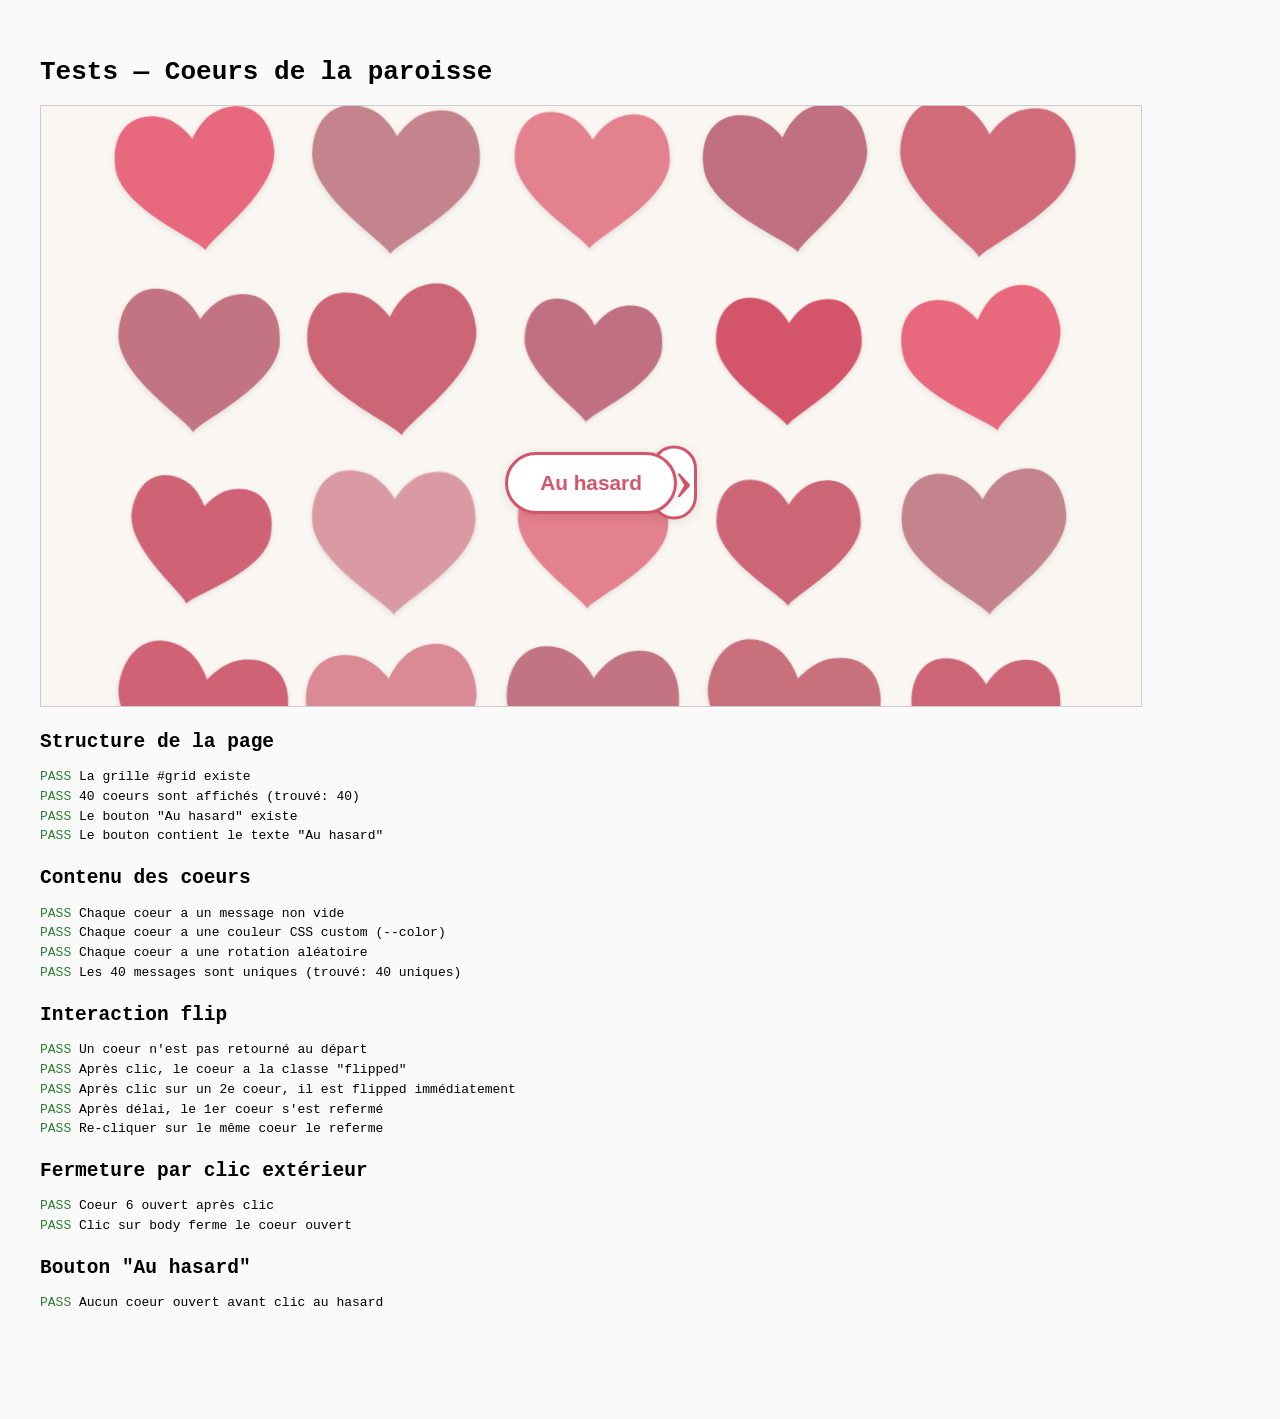
==== tests.html @ f623f2ce "Initial commit: Coeurs de la paroisse Page interactive avec grille de cœurs contenant des messages d" ====
<!DOCTYPE html>
<html lang="fr">
<head>
<meta charset="UTF-8">
<title>Tests — Coeurs de la paroisse</title>
<style>
  body { font-family: monospace; padding: 2rem; background: #fafafa; }
  .pass { color: #2e7d32; }
  .fail { color: #c62828; font-weight: bold; }
  .result { margin: 0.3rem 0; }
  h2 { margin-top: 1.5rem; }
  #summary { margin-top: 2rem; padding: 1rem; border-radius: 8px; font-size: 1.1rem; }
  #summary.all-pass { background: #e8f5e9; color: #2e7d32; }
  #summary.has-fail { background: #ffebee; color: #c62828; }
</style>
</head>
<body>
<h1>Tests — Coeurs de la paroisse</h1>

<iframe id="app" src="index.html" style="width:1100px; height:600px; border:1px solid #ccc; display:block; margin:1rem 0;"></iframe>

<div id="results"></div>
<div id="summary"></div>

<script>
const results = document.getElementById('results');
const summaryEl = document.getElementById('summary');
let passed = 0;
let failed = 0;

function assert(name, condition) {
  const el = document.createElement('div');
  el.className = 'result';
  if (condition) {
    el.innerHTML = `<span class="pass">PASS</span> ${name}`;
    passed++;
  } else {
    el.innerHTML = `<span class="fail">FAIL</span> ${name}`;
    failed++;
  }
  results.appendChild(el);
}

function heading(title) {
  const h = document.createElement('h2');
  h.textContent = title;
  results.appendChild(h);
}

function showSummary() {
  const total = passed + failed;
  summaryEl.textContent = `${passed}/${total} tests passed` + (failed > 0 ? ` — ${failed} failed` : '');
  summaryEl.className = failed > 0 ? 'has-fail' : 'all-pass';
}

const iframe = document.getElementById('app');

iframe.addEventListener('load', () => {
  const doc = iframe.contentDocument;
  const win = iframe.contentWindow;

  // ── Structure ──
  heading('Structure de la page');

  const grid = doc.getElementById('grid');
  assert('La grille #grid existe', !!grid);

  const cards = doc.querySelectorAll('.heart-card');
  assert(`40 coeurs sont affichés (trouvé: ${cards.length})`, cards.length === 40);

  const btn = doc.getElementById('randomBtn');
  assert('Le bouton "Au hasard" existe', !!btn);
  assert('Le bouton contient le texte "Au hasard"', btn && btn.textContent.trim() === 'Au hasard');

  // ── Coeurs ──
  heading('Contenu des coeurs');

  const allHaveText = Array.from(cards).every(card => {
    const text = card.querySelector('.heart-back-text');
    return text && text.textContent.trim().length > 0;
  });
  assert('Chaque coeur a un message non vide', allHaveText);

  const allHaveColor = Array.from(cards).every(card => {
    return card.style.getPropertyValue('--color').length > 0;
  });
  assert('Chaque coeur a une couleur CSS custom (--color)', allHaveColor);

  const allHaveRotation = Array.from(cards).every(card => {
    return card.style.transform.includes('rotate');
  });
  assert('Chaque coeur a une rotation aléatoire', allHaveRotation);

  // ── Messages uniques ──
  const messages = Array.from(cards).map(c => c.querySelector('.heart-back-text').textContent.trim());
  const uniqueMessages = new Set(messages);
  assert(`Les 40 messages sont uniques (trouvé: ${uniqueMessages.size} uniques)`, uniqueMessages.size === 40);

  // ── Flip interaction ──
  heading('Interaction flip');

  const firstCard = cards[0];
  assert('Un coeur n\'est pas retourné au départ', !firstCard.classList.contains('flipped'));

  firstCard.click();
  assert('Après clic, le coeur a la classe "flipped"', firstCard.classList.contains('flipped'));

  const secondCard = cards[1];
  secondCard.click();
  assert('Après clic sur un 2e coeur, il est flipped immédiatement', secondCard.classList.contains('flipped'));

  // La fermeture du 1er coeur est différée (300ms), testons après le délai
  setTimeout(() => {
    assert('Après délai, le 1er coeur s\'est refermé', !firstCard.classList.contains('flipped'));

    secondCard.click();
    assert('Re-cliquer sur le même coeur le referme', !secondCard.classList.contains('flipped'));

    // ── Clic extérieur ferme ──
    heading('Fermeture par clic extérieur');

    cards[5].click();
    assert('Coeur 6 ouvert après clic', cards[5].classList.contains('flipped'));

    doc.body.click();
    assert('Clic sur body ferme le coeur ouvert', !cards[5].classList.contains('flipped'));

    // ── Bouton Au hasard ──
  heading('Bouton "Au hasard"');

  const anyFlippedBefore = Array.from(cards).some(c => c.classList.contains('flipped'));
  assert('Aucun coeur ouvert avant clic au hasard', !anyFlippedBefore);

  btn.click();

  // Le bouton utilise un setTimeout de 850ms, testons après
  setTimeout(() => {
    const flippedAfter = Array.from(cards).filter(c => c.classList.contains('flipped'));
    assert('Après "Au hasard", exactement 1 coeur est ouvert', flippedAfter.length === 1);

    // ── Style du bouton ──
    heading('Style du bouton');

    const btnGroupEl = doc.getElementById('btnGroup');
    const btnGroupStyle = win.getComputedStyle(btnGroupEl);
    assert('Le groupe de boutons a position: sticky', btnGroupStyle.position === 'sticky');

    // ── Bouton extensible ──
    heading('Bouton extensible et zoom');

    const expandBtnEl = doc.getElementById('expandBtn');
    assert('La languette expand existe', !!expandBtnEl);

    const zoomBtnEl = doc.getElementById('zoomBtn');
    assert('Le bouton Zoom existe', !!zoomBtnEl);

    const zoomBtnStyle = win.getComputedStyle(zoomBtnEl);
    assert('Le bouton Zoom est caché par défaut (max-width: 0)', zoomBtnStyle.maxWidth === '0px');

    expandBtnEl.click();
    assert('Après clic expand, btn-group a la classe expanded', btnGroupEl.classList.contains('expanded'));

    // Vérifier que la règle CSS expanded applique max-width > 0
    const expandedRule = Array.from(doc.styleSheets[0].cssRules).find(
      r => r.selectorText === '.btn-group.expanded .zoom-btn'
    );
    assert('La règle CSS expanded définit max-width > 0 pour le bouton zoom',
      expandedRule && parseInt(expandedRule.style.maxWidth) > 0);

    // Attendre la transition CSS pour les tests suivants
    setTimeout(() => {
      expandBtnEl.click();
      assert('Après 2e clic expand, btn-group n\'a plus expanded', !btnGroupEl.classList.contains('expanded'));

      // ── Mode zoom ──
      heading('Mode zoom');

      // Activer le zoom
      expandBtnEl.click(); // ouvrir le menu
      zoomBtnEl.click(); // activer le zoom
      assert('Le bouton Zoom est actif après clic (classe active)', zoomBtnEl.classList.contains('active'));

      // Fermer tout coeur ouvert d'abord
      Array.from(cards).forEach(c => { c.classList.remove('flipped'); c.classList.remove('zoomed'); });
      win.currentOpen = null;

      cards[3].click();
      assert('En mode zoom, le coeur cliqué a la classe zoomed', cards[3].classList.contains('zoomed'));
      assert('En mode zoom, le coeur n\'a PAS la classe flipped', !cards[3].classList.contains('flipped'));

      const zoomedStyle = win.getComputedStyle(cards[3]);
      assert('Le coeur zoomé a un z-index élevé', parseInt(zoomedStyle.zIndex) >= 50);

      cards[3].click();
      assert('Re-clic referme le coeur zoomé', !cards[3].classList.contains('zoomed'));

      // Désactiver le zoom
      zoomBtnEl.click();
      assert('Le bouton Zoom est désactivé après 2e clic', !zoomBtnEl.classList.contains('active'));

      // ── Structure SVG ──
      heading('Coeurs en SVG');

      const allHaveSVG = Array.from(cards).every(card => {
        return card.querySelectorAll('.heart-svg').length >= 2;
      });
      assert('Chaque coeur utilise des SVG (pas de pseudo-éléments)', allHaveSVG);

      const svgPaths = doc.querySelectorAll('.heart-svg path');
      const allPathsHaveFill = Array.from(svgPaths).every(p => p.getAttribute('fill') && p.getAttribute('fill').startsWith('#'));
      assert('Chaque SVG path a une couleur fill', allPathsHaveFill);

      // ── Grille 5 colonnes ──
      heading('Structure CSS de la grille');

      const gridStyle = win.getComputedStyle(grid);
      assert('La grille a un max-width défini', parseInt(gridStyle.maxWidth) > 0);
      assert('La grille est centrée (margin auto)', gridStyle.marginLeft === gridStyle.marginRight);

      const gridCols = gridStyle.gridTemplateColumns.split(' ').length;
      assert(`La grille a 5 colonnes (trouvé: ${gridCols})`, gridCols === 5);

      // ── Résumé ──
      showSummary();
    }, 400);
  }, 1000);
  }, 350);
});
</script>
</body>
</html>
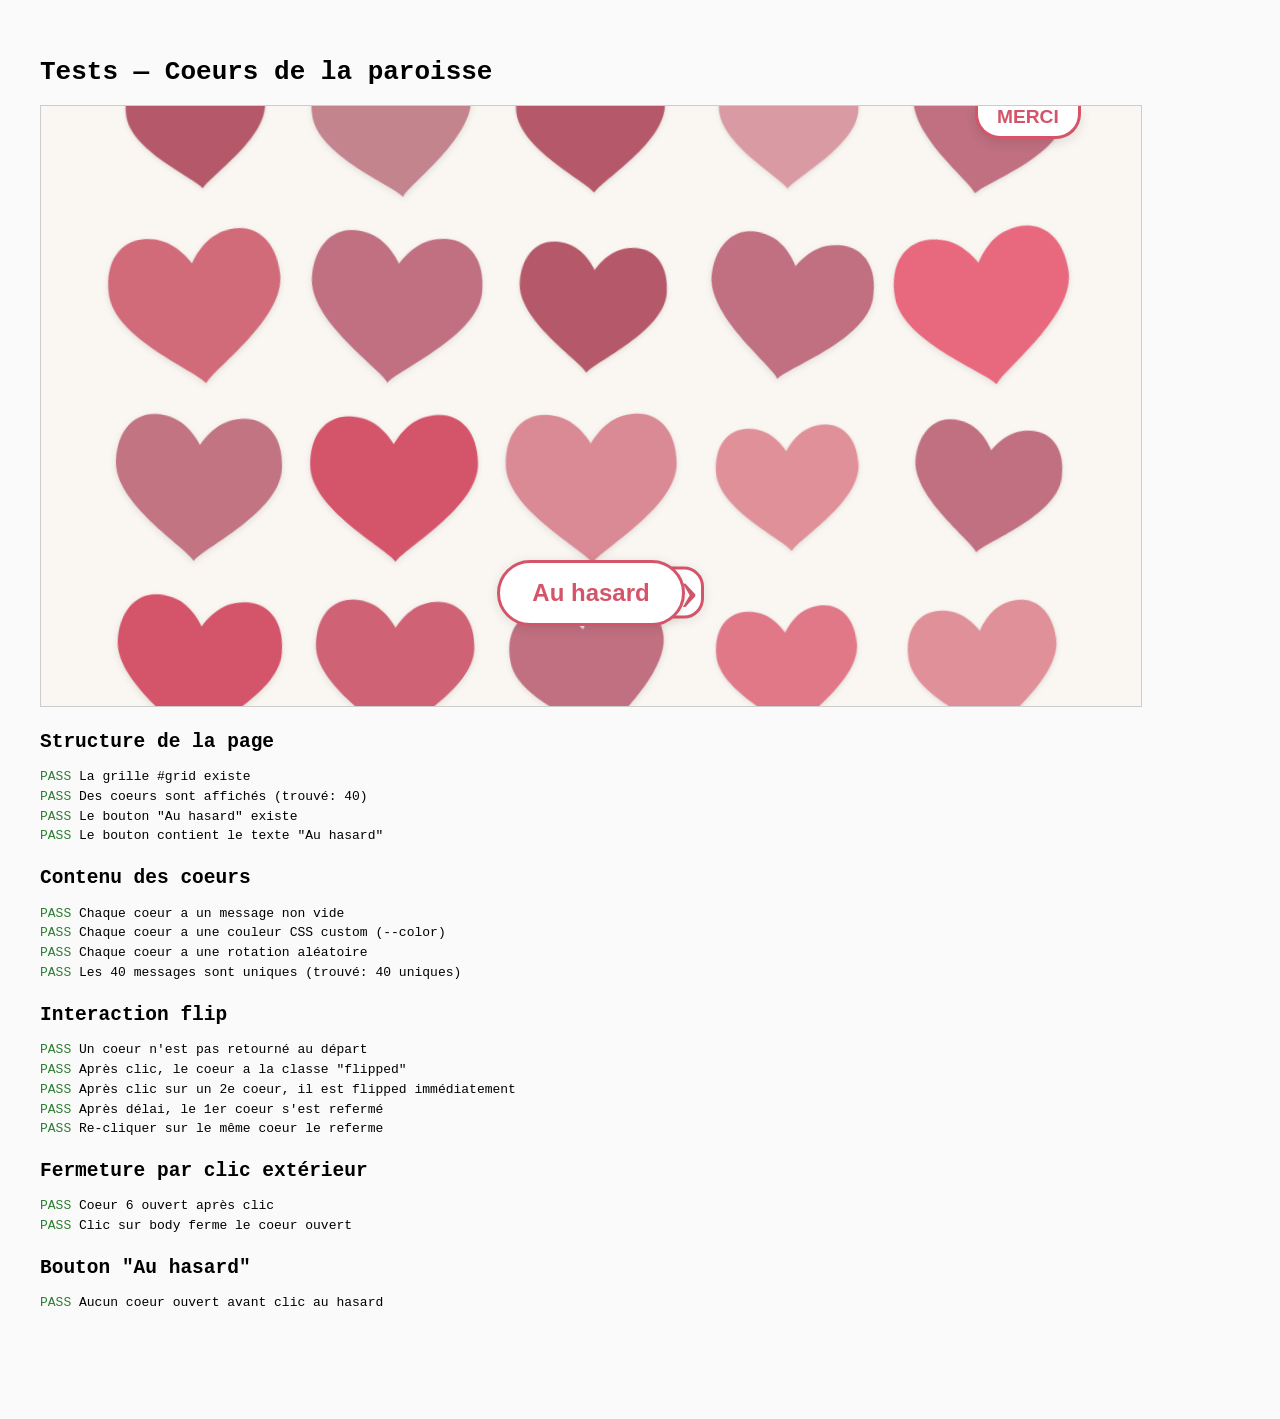
==== commit da323a1f: "Fix tests for async CSV loading and current UI, add README - Wait for cards to render before running" ====
--- a/tests.html
+++ b/tests.html
@@ -55,10 +55,24 @@
 
 const iframe = document.getElementById('app');
 
+// Wait for cards to be rendered (loaded via fetch)
+function waitForCards(doc, callback, timeout = 5000) {
+  const start = Date.now();
+  const check = () => {
+    const cards = doc.querySelectorAll('.heart-card');
+    if (cards.length > 0) return callback();
+    if (Date.now() - start > timeout) return callback();
+    setTimeout(check, 100);
+  };
+  check();
+}
+
 iframe.addEventListener('load', () => {
   const doc = iframe.contentDocument;
   const win = iframe.contentWindow;
 
+  waitForCards(doc, () => {
+
   // ── Structure ──
   heading('Structure de la page');
 
@@ -66,7 +80,7 @@
   assert('La grille #grid existe', !!grid);
 
   const cards = doc.querySelectorAll('.heart-card');
-  assert(`40 coeurs sont affichés (trouvé: ${cards.length})`, cards.length === 40);
+  assert(`Des coeurs sont affichés (trouvé: ${cards.length})`, cards.length > 0);
 
   const btn = doc.getElementById('randomBtn');
   assert('Le bouton "Au hasard" existe', !!btn);
@@ -94,7 +108,7 @@
   // ── Messages uniques ──
   const messages = Array.from(cards).map(c => c.querySelector('.heart-back-text').textContent.trim());
   const uniqueMessages = new Set(messages);
-  assert(`Les 40 messages sont uniques (trouvé: ${uniqueMessages.size} uniques)`, uniqueMessages.size === 40);
+  assert(`Les ${cards.length} messages sont uniques (trouvé: ${uniqueMessages.size} uniques)`, uniqueMessages.size === cards.length);
 
   // ── Flip interaction ──
   heading('Interaction flip');
@@ -145,40 +159,25 @@
     const btnGroupStyle = win.getComputedStyle(btnGroupEl);
     assert('Le groupe de boutons a position: sticky', btnGroupStyle.position === 'sticky');
 
-    // ── Bouton extensible ──
-    heading('Bouton extensible et zoom');
-
-    const expandBtnEl = doc.getElementById('expandBtn');
-    assert('La languette expand existe', !!expandBtnEl);
-
-    const zoomBtnEl = doc.getElementById('zoomBtn');
-    assert('Le bouton Zoom existe', !!zoomBtnEl);
-
-    const zoomBtnStyle = win.getComputedStyle(zoomBtnEl);
-    assert('Le bouton Zoom est caché par défaut (max-width: 0)', zoomBtnStyle.maxWidth === '0px');
-
-    expandBtnEl.click();
-    assert('Après clic expand, btn-group a la classe expanded', btnGroupEl.classList.contains('expanded'));
-
-    // Vérifier que la règle CSS expanded applique max-width > 0
-    const expandedRule = Array.from(doc.styleSheets[0].cssRules).find(
-      r => r.selectorText === '.btn-group.expanded .zoom-btn'
-    );
-    assert('La règle CSS expanded définit max-width > 0 pour le bouton zoom',
-      expandedRule && parseInt(expandedRule.style.maxWidth) > 0);
+    // ── Bouton zoom slide ──
+    heading('Bouton zoom slide');
+
+    const zoomSlideEl = doc.getElementById('zoomSlide');
+    assert('Le zoom-slide existe', !!zoomSlideEl);
+    assert('Le zoom-slide n\'est pas ouvert au départ', !zoomSlideEl.classList.contains('open'));
+
+    zoomSlideEl.click();
+    assert('Après clic, le zoom-slide s\'ouvre (classe open)', zoomSlideEl.classList.contains('open'));
 
     // Attendre la transition CSS pour les tests suivants
     setTimeout(() => {
-      expandBtnEl.click();
-      assert('Après 2e clic expand, btn-group n\'a plus expanded', !btnGroupEl.classList.contains('expanded'));
+      // Clic quand ouvert → active le zoom
+      zoomSlideEl.click();
+      assert('Après 2e clic, le zoom-slide est actif', zoomSlideEl.classList.contains('active'));
+      assert('Après activation, le slide se referme', !zoomSlideEl.classList.contains('open'));
 
       // ── Mode zoom ──
       heading('Mode zoom');
-
-      // Activer le zoom
-      expandBtnEl.click(); // ouvrir le menu
-      zoomBtnEl.click(); // activer le zoom
-      assert('Le bouton Zoom est actif après clic (classe active)', zoomBtnEl.classList.contains('active'));
 
       // Fermer tout coeur ouvert d'abord
       Array.from(cards).forEach(c => { c.classList.remove('flipped'); c.classList.remove('zoomed'); });
@@ -194,9 +193,10 @@
       cards[3].click();
       assert('Re-clic referme le coeur zoomé', !cards[3].classList.contains('zoomed'));
 
-      // Désactiver le zoom
-      zoomBtnEl.click();
-      assert('Le bouton Zoom est désactivé après 2e clic', !zoomBtnEl.classList.contains('active'));
+      // Désactiver le zoom (open then toggle off)
+      zoomSlideEl.click(); // open
+      zoomSlideEl.click(); // toggle off
+      assert('Le zoom-slide est désactivé après toggle off', !zoomSlideEl.classList.contains('active'));
 
       // ── Structure SVG ──
       heading('Coeurs en SVG');
@@ -225,6 +225,7 @@
     }, 400);
   }, 1000);
   }, 350);
+  }); // waitForCards
 });
 </script>
 </body>
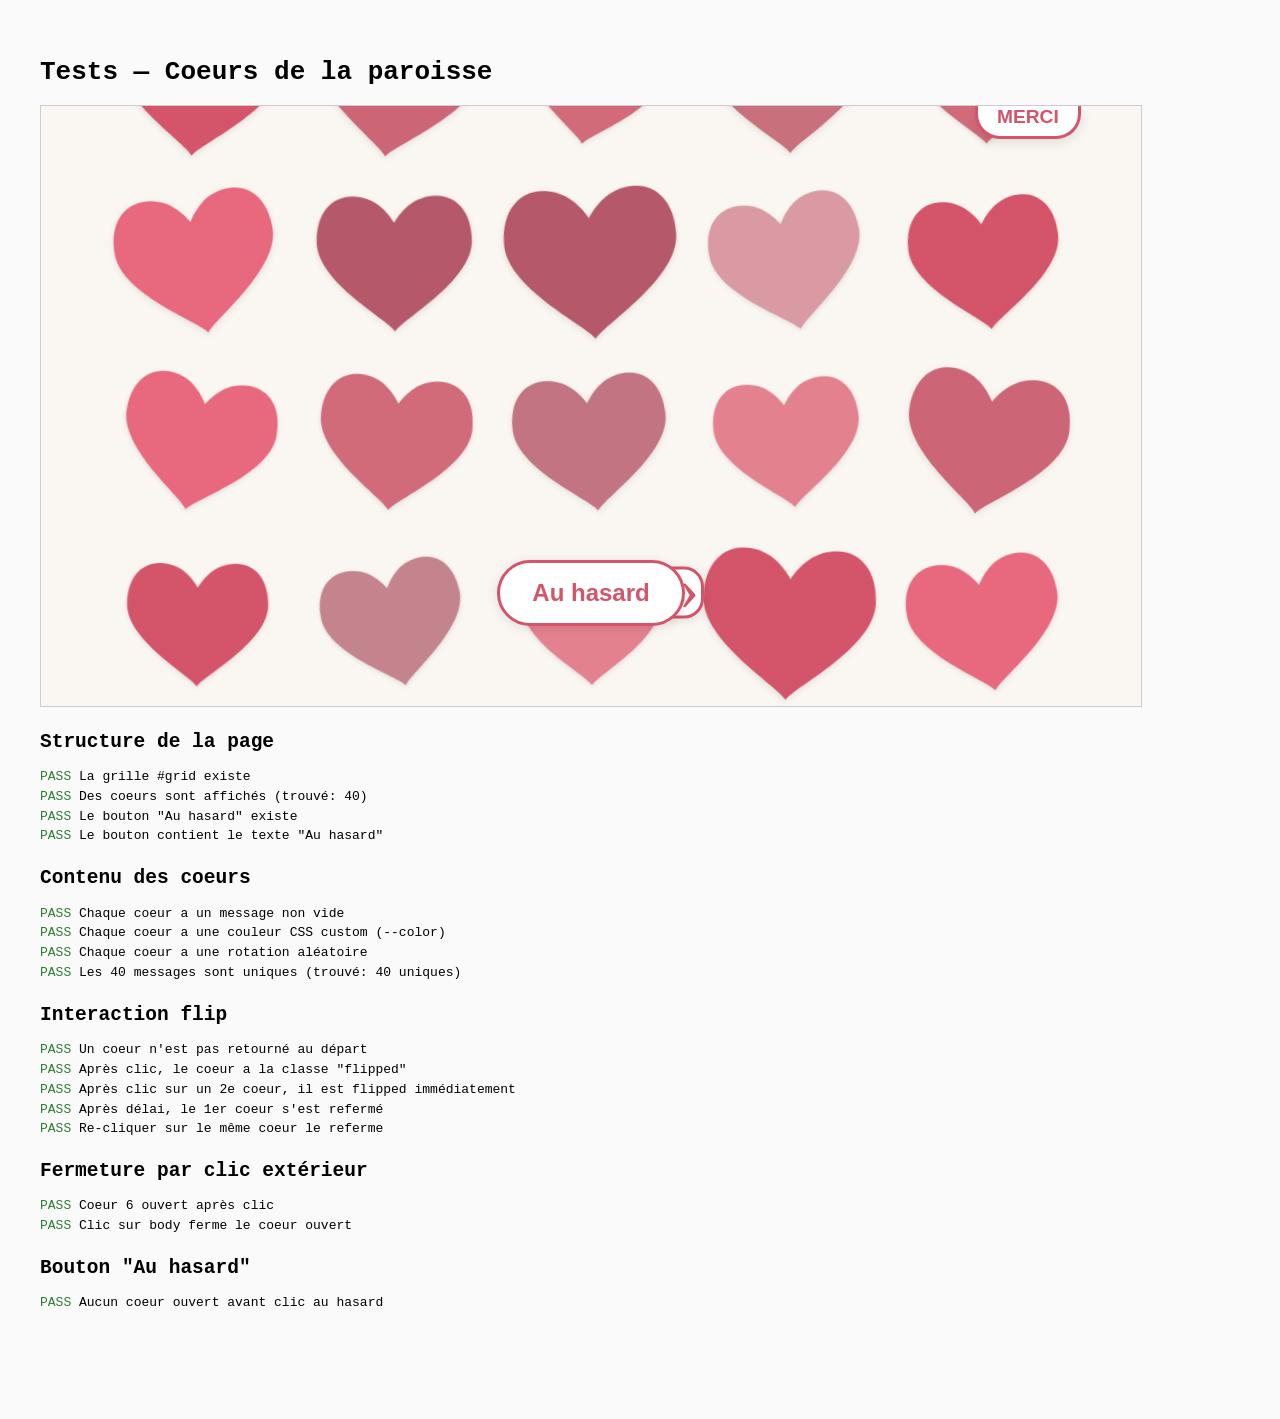
==== commit 939f5109: "Fix pre-push hook for async fetch and signal test results via title Co-Authored-By: Claude Opus 4.6 " ====
--- a/tests.html
+++ b/tests.html
@@ -51,6 +51,8 @@
   const total = passed + failed;
   summaryEl.textContent = `${passed}/${total} tests passed` + (failed > 0 ? ` — ${failed} failed` : '');
   summaryEl.className = failed > 0 ? 'has-fail' : 'all-pass';
+  // Signal completion for headless testing
+  document.title = failed > 0 ? 'FAIL' : 'PASS';
 }
 
 const iframe = document.getElementById('app');
